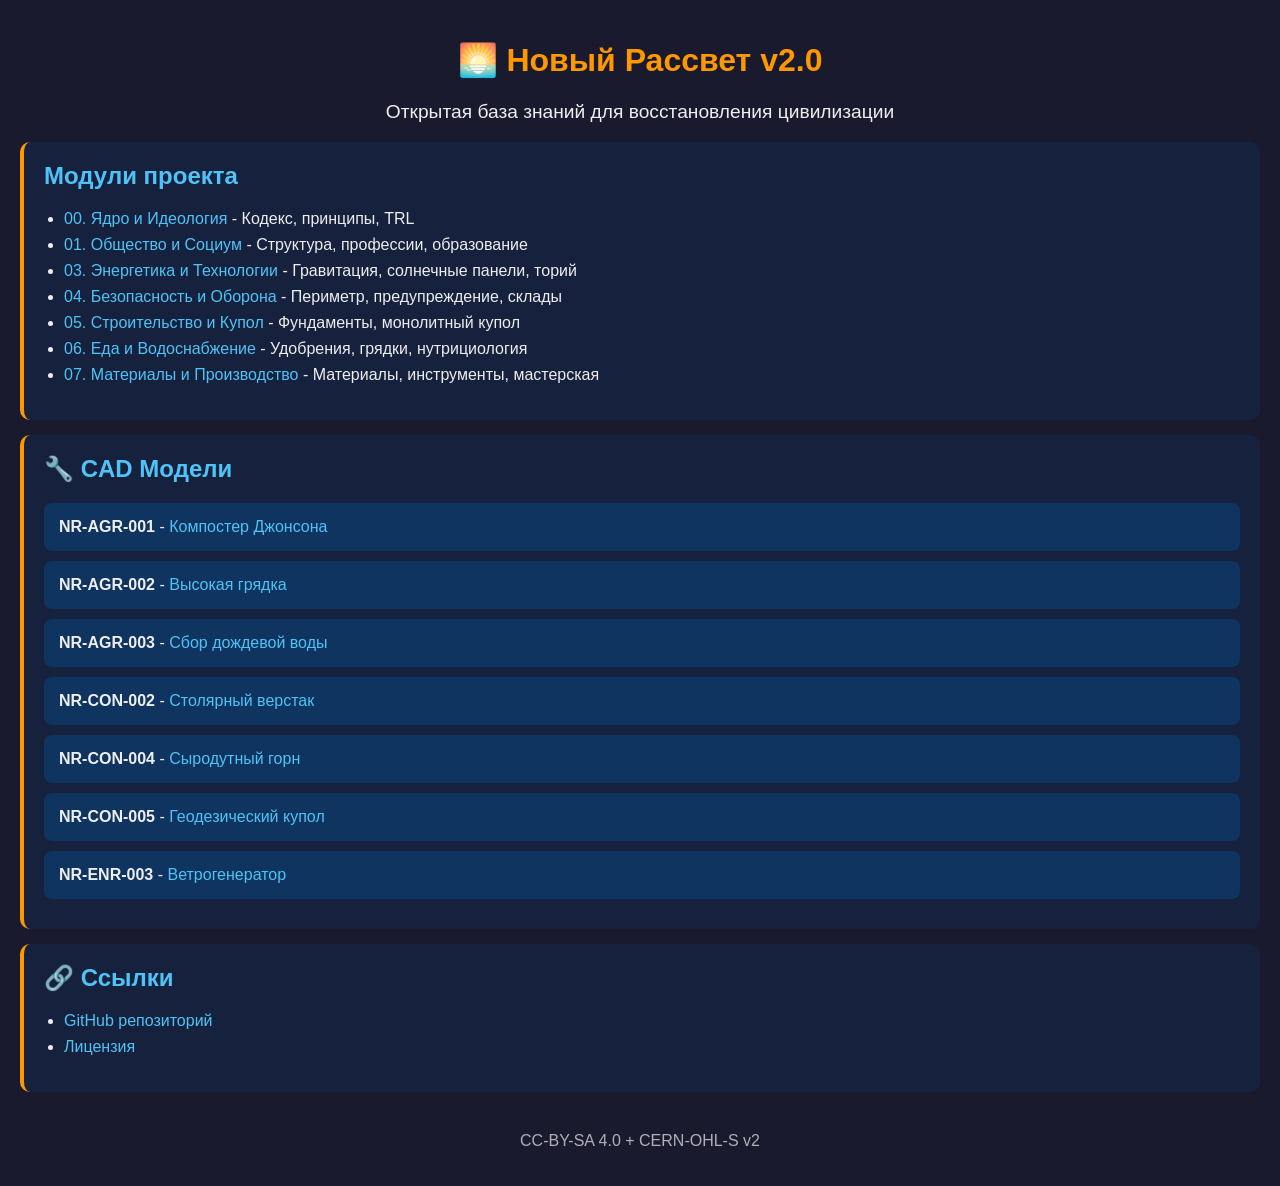
==== site/index.html @ 98566bfe "feat: добавлен простой HTML сайт" ====
<!DOCTYPE html>
<html lang="ru">
<head>
    <meta charset="UTF-8">
    <meta name="viewport" content="width=device-width, initial-scale=1.0">
    <title>Новый Рассвет v2.0</title>
    <style>
        body { font-family: Arial, sans-serif; margin: 0; padding: 20px; background: #1a1a2e; color: #eee; }
        h1 { color: #ff9800; text-align: center; }
        .module { background: #16213e; padding: 20px; margin: 15px 0; border-radius: 10px; border-left: 4px solid #ff9800; }
        .module h2 { color: #4fc3f7; margin-top: 0; }
        a { color: #4fc3f7; text-decoration: none; }
        a:hover { text-decoration: underline; }
        .cad { background: #0f3460; padding: 15px; margin: 10px 0; border-radius: 8px; }
        ul { padding-left: 20px; }
        li { margin: 8px 0; }
    </style>
</head>
<body>
    <h1>🌅 Новый Рассвет v2.0</h1>
    <p style="text-align: center; font-size: 1.2em;">Открытая база знаний для восстановления цивилизации</p>
    
    <div class="module">
        <h2> Модули проекта</h2>
        <ul>
            <li><a href="../00_Ядро_и_Идеология/README.md">00. Ядро и Идеология</a> - Кодекс, принципы, TRL</li>
            <li><a href="../01_Общество_и_Социум/README.md">01. Общество и Социум</a> - Структура, профессии, образование</li>
            <li><a href="../03_Энергетика_и_Технологии/README.md">03. Энергетика и Технологии</a> - Гравитация, солнечные панели, торий</li>
            <li><a href="../04_Безопасность_и_Оборона/README.md">04. Безопасность и Оборона</a> - Периметр, предупреждение, склады</li>
            <li><a href="../05_Строительство_и_Купол/README.md">05. Строительство и Купол</a> - Фундаменты, монолитный купол</li>
            <li><a href="../06_Еда_и_Водоснабжение/README.md">06. Еда и Водоснабжение</a> - Удобрения, грядки, нутрициология</li>
            <li><a href="../07_Материалы_и_Производство/README.md">07. Материалы и Производство</a> - Материалы, инструменты, мастерская</li>
        </ul>
    </div>
    
    <div class="module">
        <h2>🔧 CAD Модели</h2>
        <div class="cad">
            <strong>NR-AGR-001</strong> - <a href="../cad_models/02_Agriculture/NR-AGR-001_Composter_Johnson_v1.parametric.md">Компостер Джонсона</a>
        </div>
        <div class="cad">
            <strong>NR-AGR-002</strong> - <a href="../cad_models/02_Agriculture/NR-AGR-002_Raised_Bed_v1.parametric.md">Высокая грядка</a>
        </div>
        <div class="cad">
            <strong>NR-AGR-003</strong> - <a href="../cad_models/02_Agriculture/NR-AGR-003_Rainwater_Harvest_v1.parametric.md">Сбор дождевой воды</a>
        </div>
        <div class="cad">
            <strong>NR-CON-002</strong> - <a href="../cad_models/03_Construction/NR-CON-002_Workbench_Traditional_v1.parametric.md">Столярный верстак</a>
        </div>
        <div class="cad">
            <strong>NR-CON-004</strong> - <a href="../cad_models/03_Construction/NR-CON-004_Bloomery_Basic_v1.parametric.md">Сыродутный горн</a>
        </div>
        <div class="cad">
            <strong>NR-CON-005</strong> - <a href="../cad_models/03_Construction/NR-CON-005_Geodesic_Dome_v1.parametric.md">Геодезический купол</a>
        </div>
        <div class="cad">
            <strong>NR-ENR-003</strong> - <a href="../cad_models/01_Energy/NR-ENR-003_Wind_Turbine_v1.parametric.md">Ветрогенератор</a>
        </div>
    </div>
    
    <div class="module">
        <h2>🔗 Ссылки</h2>
        <ul>
            <li><a href="https://github.com/Redbox777/new-rassvet-v2">GitHub репозиторий</a></li>
            <li><a href="../LICENSE.md">Лицензия</a></li>
        </ul>
    </div>
    
    <footer style="text-align: center; margin-top: 40px; opacity: 0.7;">
        <p>CC-BY-SA 4.0 + CERN-OHL-S v2</p>
    </footer>
</body>
</html>
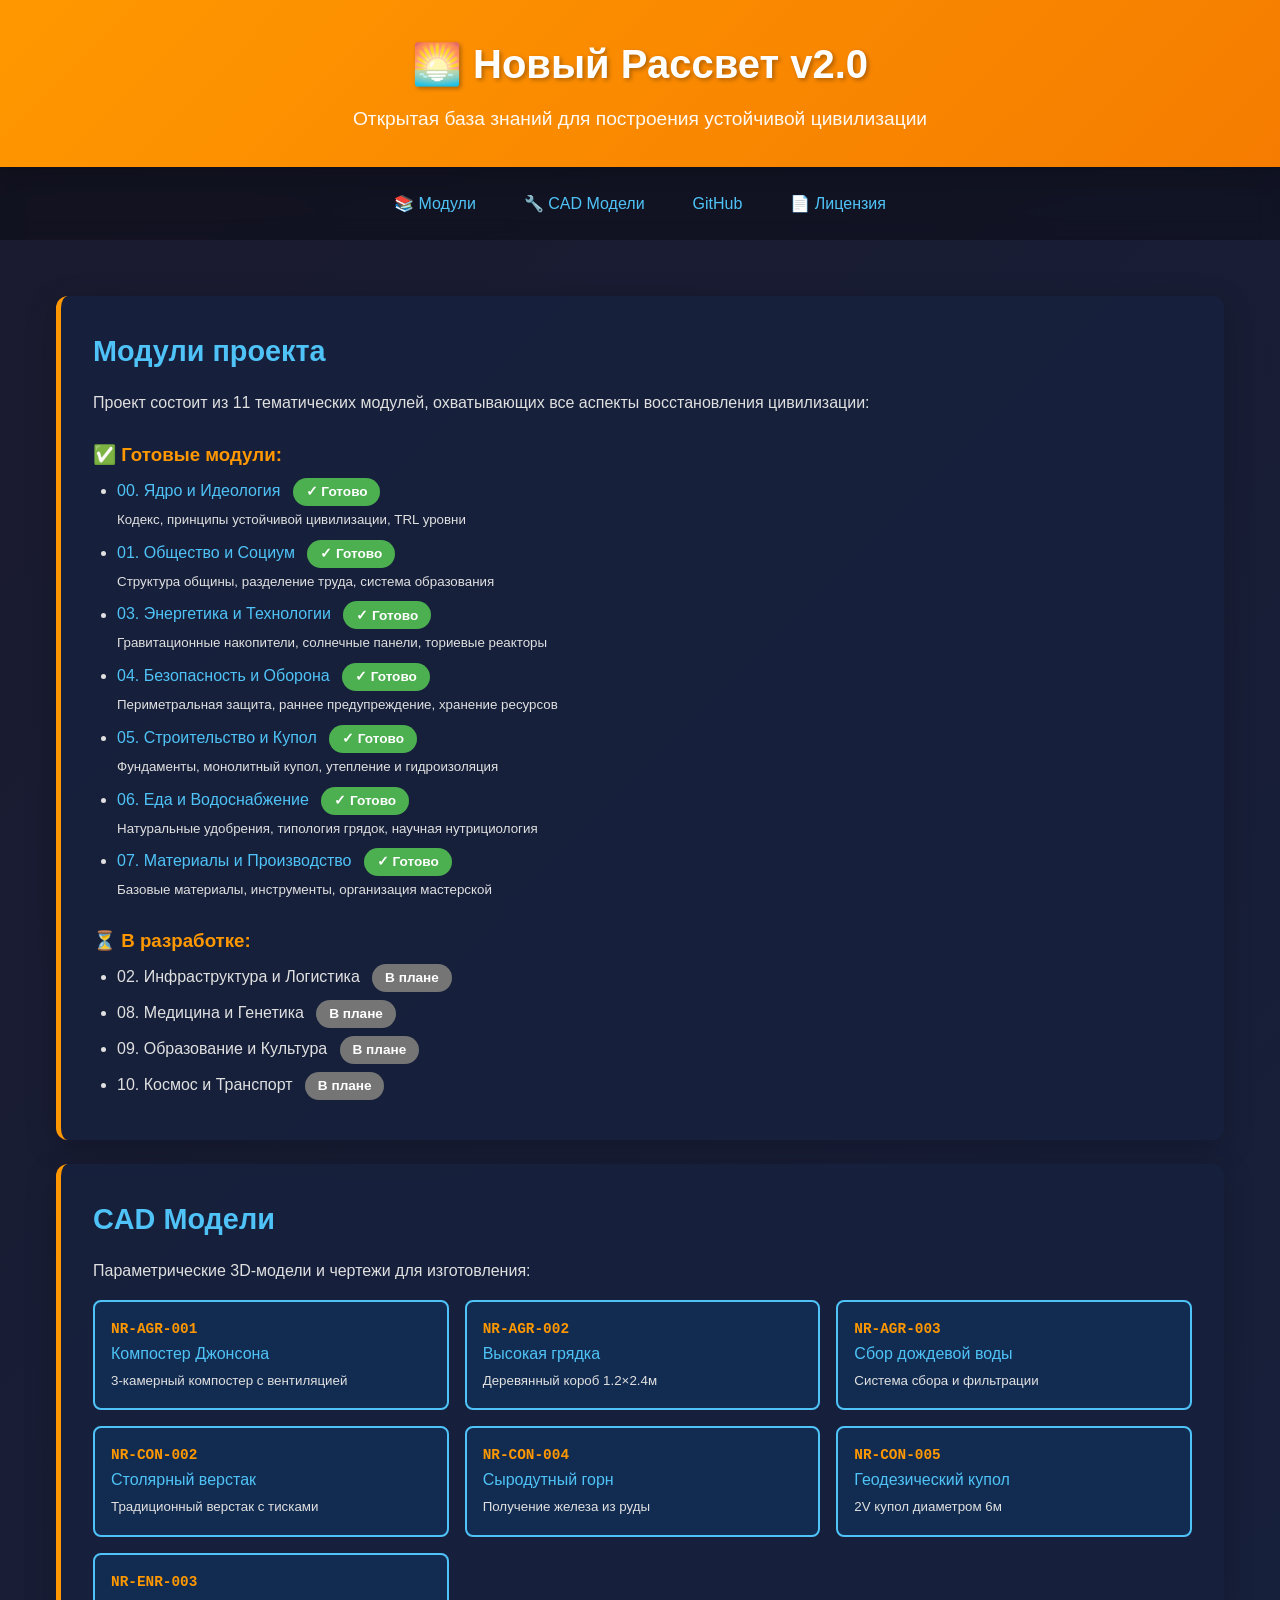
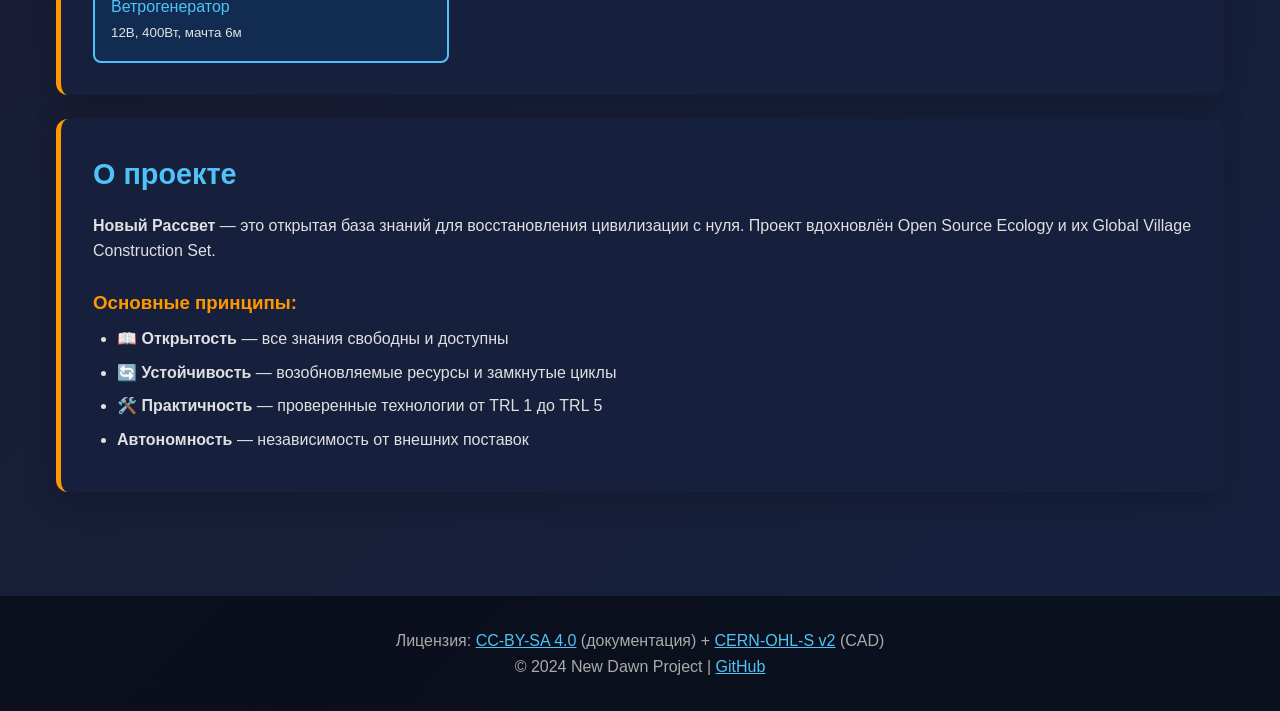
==== commit 047d90cd: "feat: улучшен дизайн сайта с навигацией и стилями" ====
--- a/site/index.html
+++ b/site/index.html
@@ -3,71 +3,137 @@
 <head>
     <meta charset="UTF-8">
     <meta name="viewport" content="width=device-width, initial-scale=1.0">
-    <title>Новый Рассвет v2.0</title>
-    <style>
-        body { font-family: Arial, sans-serif; margin: 0; padding: 20px; background: #1a1a2e; color: #eee; }
-        h1 { color: #ff9800; text-align: center; }
-        .module { background: #16213e; padding: 20px; margin: 15px 0; border-radius: 10px; border-left: 4px solid #ff9800; }
-        .module h2 { color: #4fc3f7; margin-top: 0; }
-        a { color: #4fc3f7; text-decoration: none; }
-        a:hover { text-decoration: underline; }
-        .cad { background: #0f3460; padding: 15px; margin: 10px 0; border-radius: 8px; }
-        ul { padding-left: 20px; }
-        li { margin: 8px 0; }
-    </style>
+    <meta name="description" content="Новый Рассвет v2.0 - Открытая база знаний для восстановления цивилизации">
+    <title>🌅 Новый Рассвет v2.0</title>
+    <link rel="stylesheet" href="css/style.css">
 </head>
 <body>
-    <h1>🌅 Новый Рассвет v2.0</h1>
-    <p style="text-align: center; font-size: 1.2em;">Открытая база знаний для восстановления цивилизации</p>
-    
-    <div class="module">
-        <h2> Модули проекта</h2>
+    <header>
+        <h1>🌅 Новый Рассвет v2.0</h1>
+        <p>Открытая база знаний для построения устойчивой цивилизации</p>
+    </header>
+
+    <nav>
         <ul>
-            <li><a href="../00_Ядро_и_Идеология/README.md">00. Ядро и Идеология</a> - Кодекс, принципы, TRL</li>
-            <li><a href="../01_Общество_и_Социум/README.md">01. Общество и Социум</a> - Структура, профессии, образование</li>
-            <li><a href="../03_Энергетика_и_Технологии/README.md">03. Энергетика и Технологии</a> - Гравитация, солнечные панели, торий</li>
-            <li><a href="../04_Безопасность_и_Оборона/README.md">04. Безопасность и Оборона</a> - Периметр, предупреждение, склады</li>
-            <li><a href="../05_Строительство_и_Купол/README.md">05. Строительство и Купол</a> - Фундаменты, монолитный купол</li>
-            <li><a href="../06_Еда_и_Водоснабжение/README.md">06. Еда и Водоснабжение</a> - Удобрения, грядки, нутрициология</li>
-            <li><a href="../07_Материалы_и_Производство/README.md">07. Материалы и Производство</a> - Материалы, инструменты, мастерская</li>
+            <li><a href="#modules">📚 Модули</a></li>
+            <li><a href="#cad">🔧 CAD Модели</a></li>
+            <li><a href="https://github.com/Redbox777/new-rassvet-v2">GitHub</a></li>
+            <li><a href="LICENSE.md">📄 Лицензия</a></li>
         </ul>
+    </nav>
+
+    <div class="container">
+        <section id="modules">
+            <div class="module">
+                <h2> Модули проекта</h2>
+                <p>Проект состоит из 11 тематических модулей, охватывающих все аспекты восстановления цивилизации:</p>
+                
+                <h3>✅ Готовые модули:</h3>
+                <ul>
+                    <li><a href="modules/00_Core.html">00. Ядро и Идеология</a> <span class="status status-ready">✓ Готово</span><br>
+                    <small>Кодекс, принципы устойчивой цивилизации, TRL уровни</small></li>
+                    
+                    <li><a href="modules/01_Society.html">01. Общество и Социум</a> <span class="status status-ready">✓ Готово</span><br>
+                    <small>Структура общины, разделение труда, система образования</small></li>
+                    
+                    <li><a href="modules/03_Energy.html">03. Энергетика и Технологии</a> <span class="status status-ready">✓ Готово</span><br>
+                    <small>Гравитационные накопители, солнечные панели, ториевые реакторы</small></li>
+                    
+                    <li><a href="modules/04_Safety.html">04. Безопасность и Оборона</a> <span class="status status-ready">✓ Готово</span><br>
+                    <small>Периметральная защита, раннее предупреждение, хранение ресурсов</small></li>
+                    
+                    <li><a href="modules/05_Construction.html">05. Строительство и Купол</a> <span class="status status-ready">✓ Готово</span><br>
+                    <small>Фундаменты, монолитный купол, утепление и гидроизоляция</small></li>
+                    
+                    <li><a href="modules/06_Food.html">06. Еда и Водоснабжение</a> <span class="status status-ready">✓ Готово</span><br>
+                    <small>Натуральные удобрения, типология грядок, научная нутрициология</small></li>
+                    
+                    <li><a href="modules/07_Materials.html">07. Материалы и Производство</a> <span class="status status-ready">✓ Готово</span><br>
+                    <small>Базовые материалы, инструменты, организация мастерской</small></li>
+                </ul>
+
+                <h3>⏳ В разработке:</h3>
+                <ul>
+                    <li>02. Инфраструктура и Логистика <span class="status status-pending">В плане</span></li>
+                    <li>08. Медицина и Генетика <span class="status status-pending">В плане</span></li>
+                    <li>09. Образование и Культура <span class="status status-pending">В плане</span></li>
+                    <li>10. Космос и Транспорт <span class="status status-pending">В плане</span></li>
+                </ul>
+            </div>
+        </section>
+
+        <section id="cad">
+            <div class="module">
+                <h2> CAD Модели</h2>
+                <p>Параметрические 3D-модели и чертежи для изготовления:</p>
+                
+                <div class="cad-list">
+                    <div class="cad-item">
+                        <div class="cad-code">NR-AGR-001</div>
+                        <div><a href="cad/NR-AGR-001.md">Компостер Джонсона</a></div>
+                        <small>3-камерный компостер с вентиляцией</small>
+                    </div>
+                    
+                    <div class="cad-item">
+                        <div class="cad-code">NR-AGR-002</div>
+                        <div><a href="cad/NR-AGR-002.md">Высокая грядка</a></div>
+                        <small>Деревянный короб 1.2×2.4м</small>
+                    </div>
+                    
+                    <div class="cad-item">
+                        <div class="cad-code">NR-AGR-003</div>
+                        <div><a href="cad/NR-AGR-003.md">Сбор дождевой воды</a></div>
+                        <small>Система сбора и фильтрации</small>
+                    </div>
+                    
+                    <div class="cad-item">
+                        <div class="cad-code">NR-CON-002</div>
+                        <div><a href="cad/NR-CON-002.md">Столярный верстак</a></div>
+                        <small>Традиционный верстак с тисками</small>
+                    </div>
+                    
+                    <div class="cad-item">
+                        <div class="cad-code">NR-CON-004</div>
+                        <div><a href="cad/NR-CON-004.md">Сыродутный горн</a></div>
+                        <small>Получение железа из руды</small>
+                    </div>
+                    
+                    <div class="cad-item">
+                        <div class="cad-code">NR-CON-005</div>
+                        <div><a href="cad/NR-CON-005.md">Геодезический купол</a></div>
+                        <small>2V купол диаметром 6м</small>
+                    </div>
+                    
+                    <div class="cad-item">
+                        <div class="cad-code">NR-ENR-003</div>
+                        <div><a href="cad/NR-ENR-003.md">Ветрогенератор</a></div>
+                        <small>12В, 400Вт, мачта 6м</small>
+                    </div>
+                </div>
+            </div>
+        </section>
+
+        <section>
+            <div class="module">
+                <h2> О проекте</h2>
+                <p><strong>Новый Рассвет</strong> — это открытая база знаний для восстановления цивилизации с нуля. 
+                Проект вдохновлён Open Source Ecology и их Global Village Construction Set.</p>
+                
+                <h3>Основные принципы:</h3>
+                <ul>
+                    <li>📖 <strong>Открытость</strong> — все знания свободны и доступны</li>
+                    <li>🔄 <strong>Устойчивость</strong> — возобновляемые ресурсы и замкнутые циклы</li>
+                    <li>🛠️ <strong>Практичность</strong> — проверенные технологии от TRL 1 до TRL 5</li>
+                    <li> <strong>Автономность</strong> — независимость от внешних поставок</li>
+                </ul>
+            </div>
+        </section>
     </div>
-    
-    <div class="module">
-        <h2>🔧 CAD Модели</h2>
-        <div class="cad">
-            <strong>NR-AGR-001</strong> - <a href="../cad_models/02_Agriculture/NR-AGR-001_Composter_Johnson_v1.parametric.md">Компостер Джонсона</a>
-        </div>
-        <div class="cad">
-            <strong>NR-AGR-002</strong> - <a href="../cad_models/02_Agriculture/NR-AGR-002_Raised_Bed_v1.parametric.md">Высокая грядка</a>
-        </div>
-        <div class="cad">
-            <strong>NR-AGR-003</strong> - <a href="../cad_models/02_Agriculture/NR-AGR-003_Rainwater_Harvest_v1.parametric.md">Сбор дождевой воды</a>
-        </div>
-        <div class="cad">
-            <strong>NR-CON-002</strong> - <a href="../cad_models/03_Construction/NR-CON-002_Workbench_Traditional_v1.parametric.md">Столярный верстак</a>
-        </div>
-        <div class="cad">
-            <strong>NR-CON-004</strong> - <a href="../cad_models/03_Construction/NR-CON-004_Bloomery_Basic_v1.parametric.md">Сыродутный горн</a>
-        </div>
-        <div class="cad">
-            <strong>NR-CON-005</strong> - <a href="../cad_models/03_Construction/NR-CON-005_Geodesic_Dome_v1.parametric.md">Геодезический купол</a>
-        </div>
-        <div class="cad">
-            <strong>NR-ENR-003</strong> - <a href="../cad_models/01_Energy/NR-ENR-003_Wind_Turbine_v1.parametric.md">Ветрогенератор</a>
-        </div>
-    </div>
-    
-    <div class="module">
-        <h2>🔗 Ссылки</h2>
-        <ul>
-            <li><a href="https://github.com/Redbox777/new-rassvet-v2">GitHub репозиторий</a></li>
-            <li><a href="../LICENSE.md">Лицензия</a></li>
-        </ul>
-    </div>
-    
-    <footer style="text-align: center; margin-top: 40px; opacity: 0.7;">
-        <p>CC-BY-SA 4.0 + CERN-OHL-S v2</p>
+
+    <footer>
+        <p>Лицензия: <a href="https://creativecommons.org/licenses/by-sa/4.0/">CC-BY-SA 4.0</a> (документация) + 
+        <a href="https://ohwr.org/cern_ohl_s_v2.txt">CERN-OHL-S v2</a> (CAD)</p>
+        <p>© 2024 New Dawn Project | <a href="https://github.com/Redbox777/new-rassvet-v2">GitHub</a></p>
     </footer>
 </body>
 </html>
--- a/site/css/style.css
+++ b/site/css/style.css
@@ -0,0 +1,215 @@
+/* Основные стили */
+* {
+    margin: 0;
+    padding: 0;
+    box-sizing: border-box;
+}
+
+body {
+    font-family: -apple-system, BlinkMacSystemFont, 'Segoe UI', Roboto, Oxygen, Ubuntu, Cantarell, sans-serif;
+    background: linear-gradient(135deg, #1a1a2e 0%, #16213e 100%);
+    color: #e0e0e0;
+    line-height: 1.6;
+    min-height: 100vh;
+}
+
+/* Шапка */
+header {
+    background: linear-gradient(135deg, #ff9800 0%, #f57c00 100%);
+    color: #fff;
+    padding: 2rem 1rem;
+    text-align: center;
+    box-shadow: 0 4px 20px rgba(0,0,0,0.3);
+}
+
+header h1 {
+    font-size: 2.5rem;
+    margin-bottom: 0.5rem;
+    text-shadow: 2px 2px 4px rgba(0,0,0,0.3);
+}
+
+header p {
+    font-size: 1.2rem;
+    opacity: 0.95;
+}
+
+/* Навигация */
+nav {
+    background: rgba(0,0,0,0.3);
+    padding: 1rem;
+    position: sticky;
+    top: 0;
+    z-index: 100;
+    backdrop-filter: blur(10px);
+}
+
+nav ul {
+    list-style: none;
+    display: flex;
+    flex-wrap: wrap;
+    justify-content: center;
+    gap: 1rem;
+}
+
+nav a {
+    color: #4fc3f7;
+    text-decoration: none;
+    padding: 0.5rem 1rem;
+    border-radius: 5px;
+    transition: all 0.3s;
+    display: block;
+}
+
+nav a:hover {
+    background: rgba(79, 195, 247, 0.2);
+    transform: translateY(-2px);
+}
+
+/* Контейнер */
+.container {
+    max-width: 1200px;
+    margin: 0 auto;
+    padding: 2rem 1rem;
+}
+
+/* Модули */
+.module {
+    background: rgba(22, 33, 62, 0.8);
+    border-radius: 12px;
+    padding: 2rem;
+    margin: 1.5rem 0;
+    border-left: 5px solid #ff9800;
+    box-shadow: 0 8px 32px rgba(0,0,0,0.2);
+    transition: transform 0.3s;
+}
+
+.module:hover {
+    transform: translateY(-5px);
+    box-shadow: 0 12px 40px rgba(0,0,0,0.3);
+}
+
+.module h2 {
+    color: #4fc3f7;
+    margin-bottom: 1rem;
+    font-size: 1.8rem;
+}
+
+.module h3 {
+    color: #ff9800;
+    margin: 1.5rem 0 0.5rem 0;
+}
+
+.module ul {
+    padding-left: 1.5rem;
+}
+
+.module li {
+    margin: 0.5rem 0;
+}
+
+.module a {
+    color: #4fc3f7;
+    text-decoration: none;
+    transition: color 0.3s;
+}
+
+.module a:hover {
+    color: #ff9800;
+    text-decoration: underline;
+}
+
+/* CAD модели */
+.cad-list {
+    display: grid;
+    grid-template-columns: repeat(auto-fit, minmax(300px, 1fr));
+    gap: 1rem;
+    margin-top: 1rem;
+}
+
+.cad-item {
+    background: rgba(15, 52, 96, 0.6);
+    padding: 1rem;
+    border-radius: 8px;
+    border: 2px solid #4fc3f7;
+    transition: all 0.3s;
+}
+
+.cad-item:hover {
+    border-color: #ff9800;
+    transform: scale(1.02);
+}
+
+.cad-code {
+    color: #ff9800;
+    font-weight: bold;
+    font-family: monospace;
+    font-size: 0.9rem;
+}
+
+/* Статус */
+.status {
+    display: inline-block;
+    padding: 0.2rem 0.8rem;
+    border-radius: 20px;
+    font-size: 0.85rem;
+    font-weight: bold;
+    margin-left: 0.5rem;
+}
+
+.status-ready {
+    background: #4caf50;
+    color: white;
+}
+
+.status-progress {
+    background: #ff9800;
+    color: white;
+}
+
+.status-pending {
+    background: #757575;
+    color: white;
+}
+
+/* Подвал */
+footer {
+    background: rgba(0,0,0,0.5);
+    text-align: center;
+    padding: 2rem;
+    margin-top: 3rem;
+    color: #aaa;
+}
+
+footer a {
+    color: #4fc3f7;
+}
+
+/* Адаптивность */
+@media (max-width: 768px) {
+    header h1 {
+        font-size: 2rem;
+    }
+    
+    nav ul {
+        flex-direction: column;
+        gap: 0.5rem;
+    }
+    
+    .module {
+        padding: 1.5rem 1rem;
+    }
+    
+    .cad-list {
+        grid-template-columns: 1fr;
+    }
+}
+
+/* Анимации */
+@keyframes fadeIn {
+    from { opacity: 0; transform: translateY(20px); }
+    to { opacity: 1; transform: translateY(0); }
+}
+
+.module {
+    animation: fadeIn 0.6s ease-out;
+}
